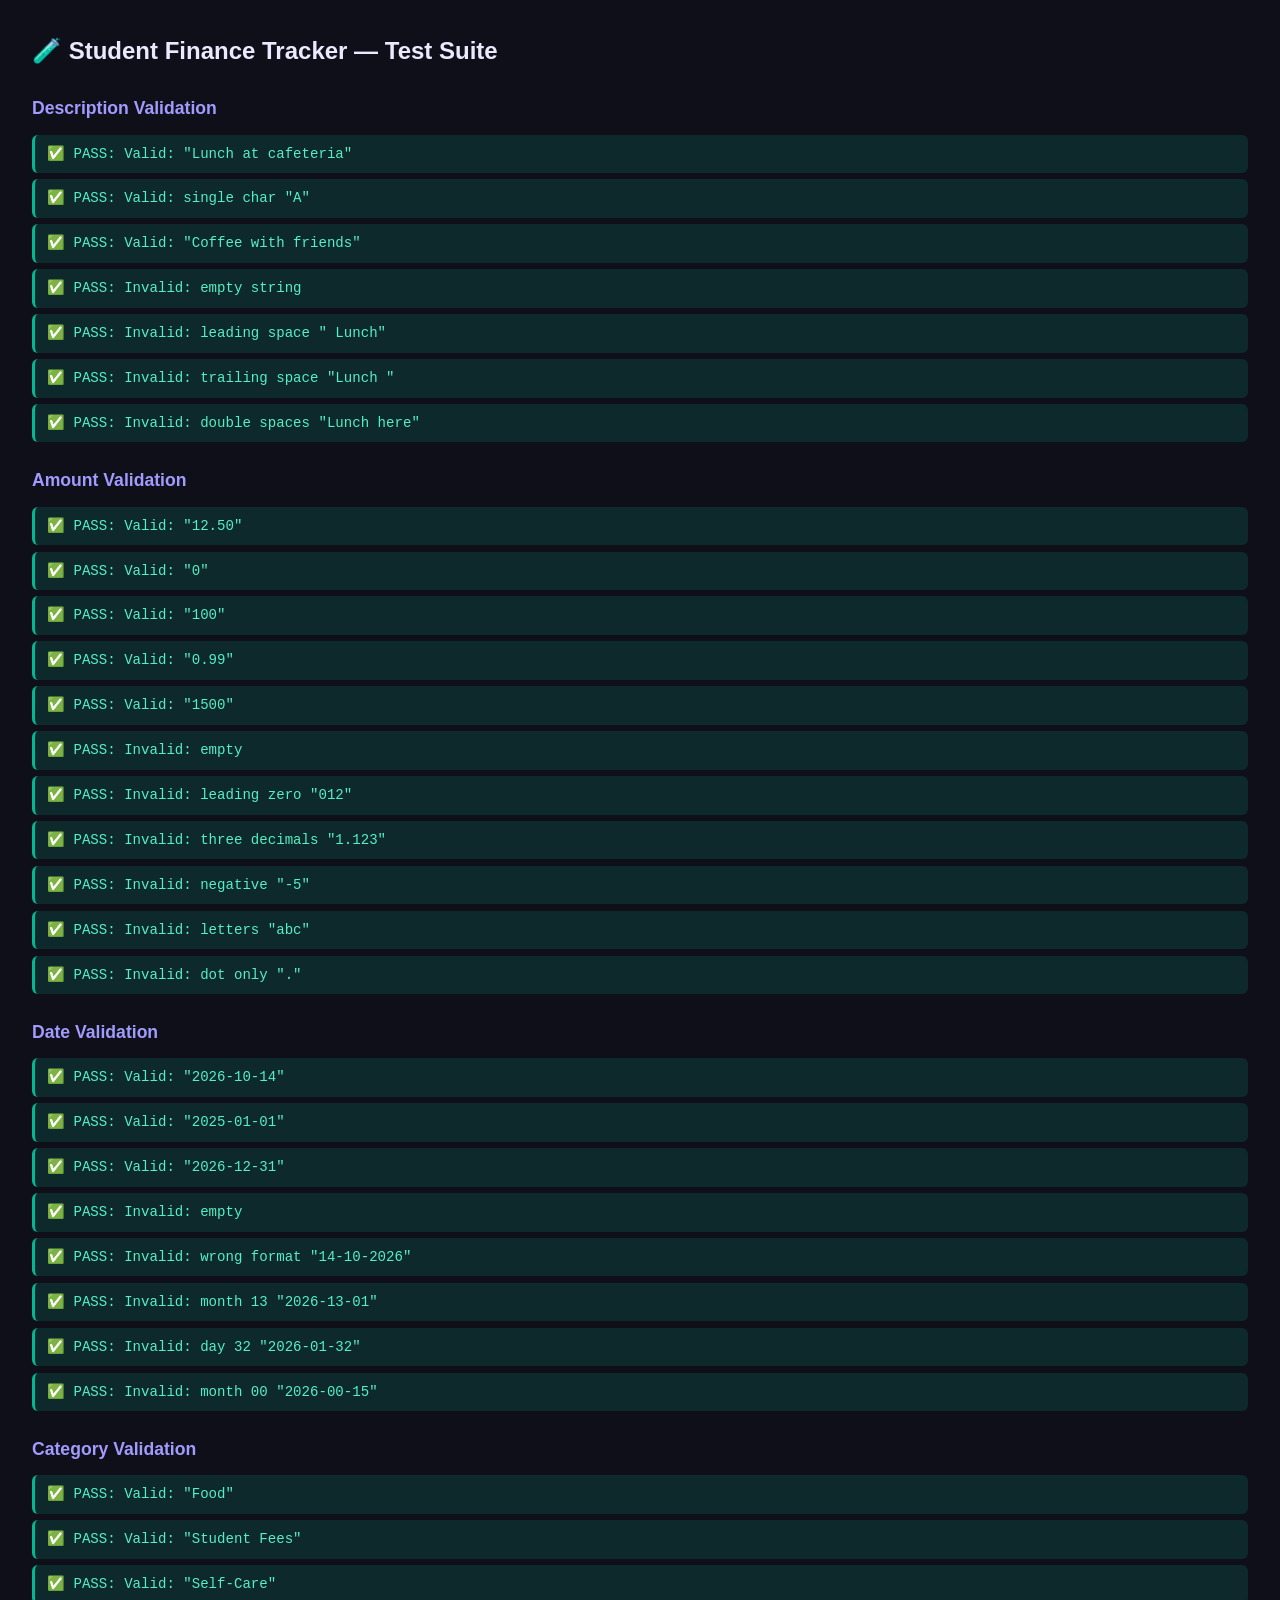
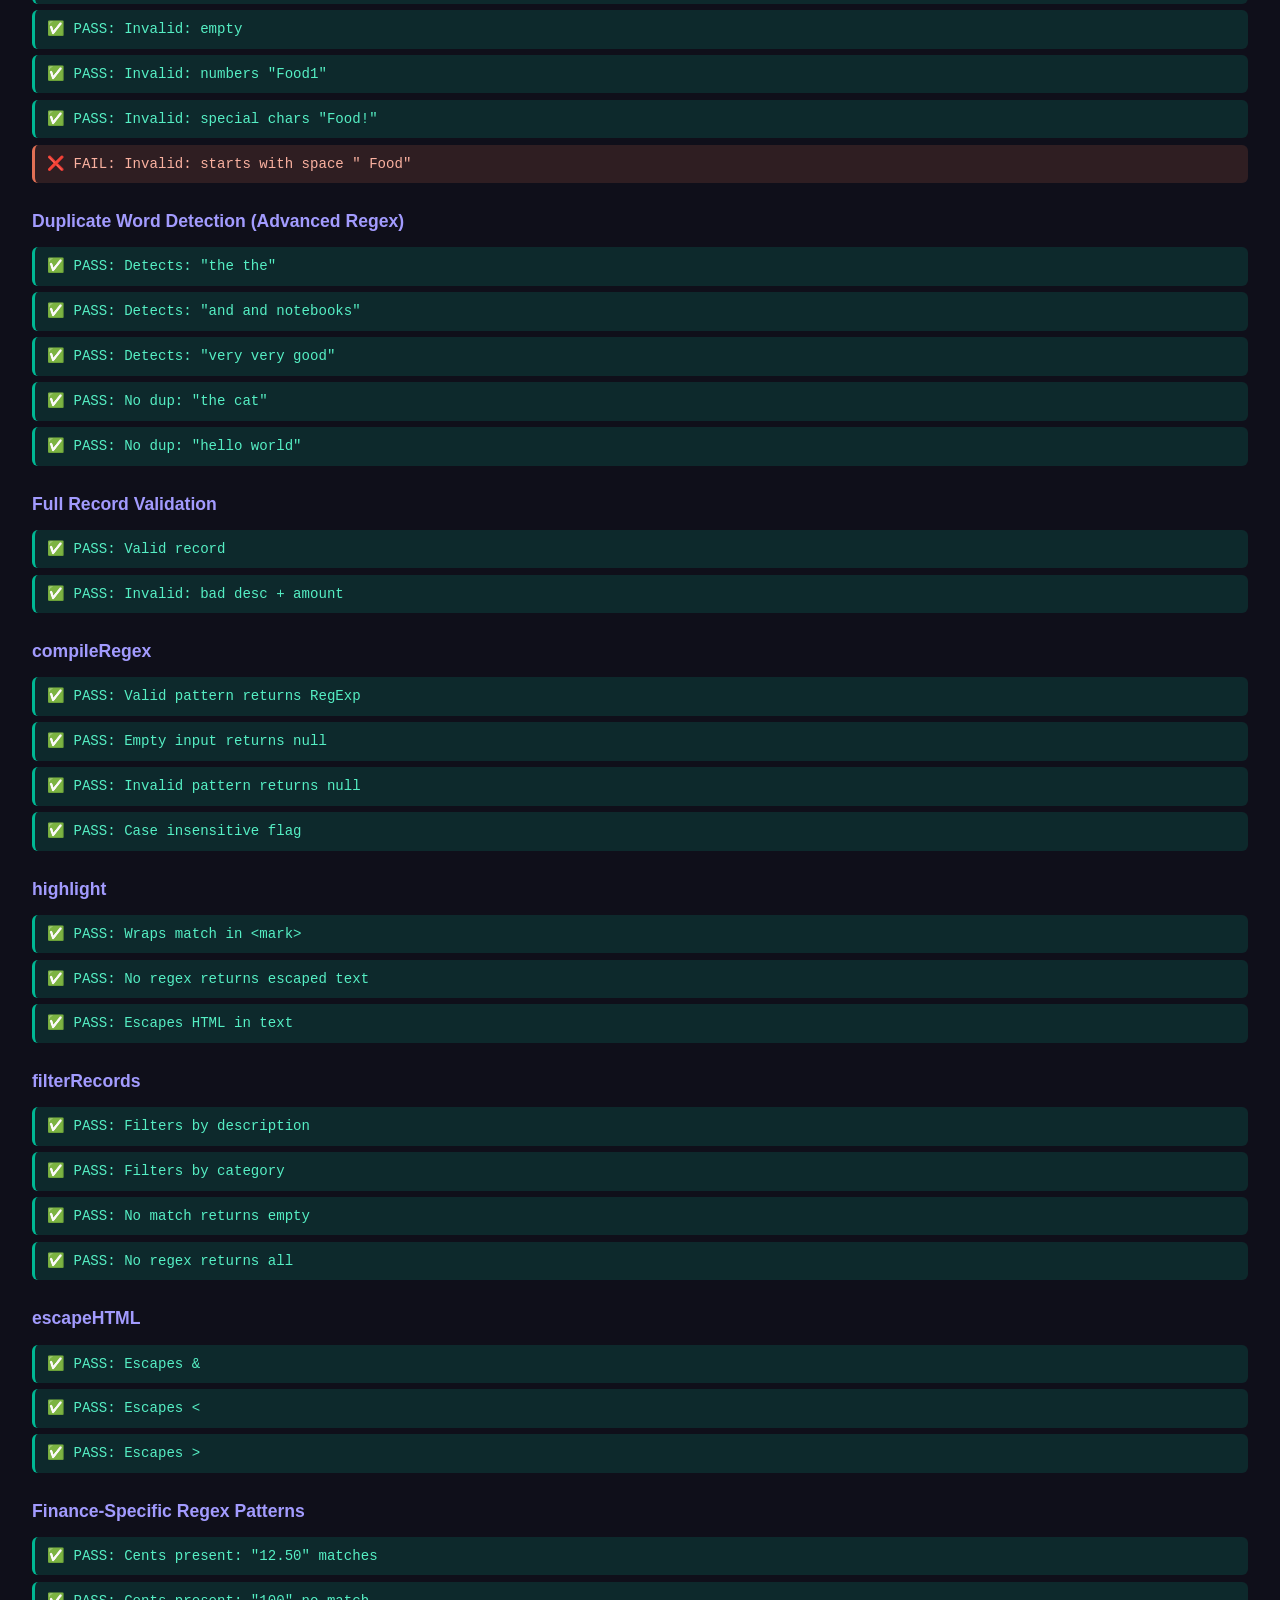
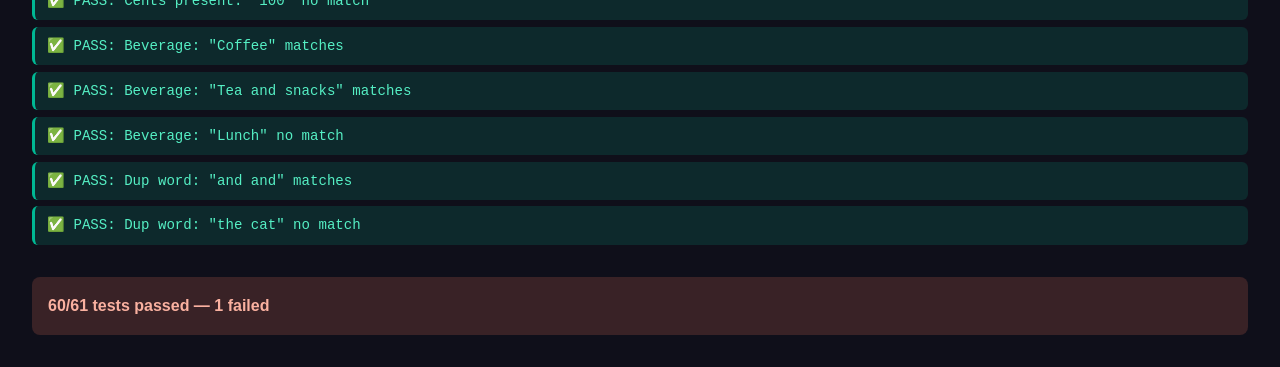
==== tests.html @ 7c92a4b1 "M3: form validation with regex rules (incl. back-reference rule) and tests.html" ====
<!DOCTYPE html>
<html lang="en">

<head>
    <meta charset="UTF-8">
    <meta name="viewport" content="width=device-width, initial-scale=1.0">
    <title>Student Finance Tracker — Tests</title>
    <style>
        *,
        *::before,
        *::after {
            box-sizing: border-box;
            margin: 0;
            padding: 0;
        }

        body {
            font-family: 'Inter', sans-serif;
            background: #0f0f1a;
            color: #eaeaff;
            padding: 2rem;
            line-height: 1.6;
        }

        h1 {
            font-size: 1.5rem;
            margin-bottom: 1.5rem;
        }

        h2 {
            font-size: 1.1rem;
            margin: 1.5rem 0 0.75rem;
            color: #a29bfe;
        }

        .test {
            padding: 0.5rem 0.75rem;
            margin-bottom: 0.4rem;
            border-radius: 6px;
            font-size: 0.88rem;
            font-family: monospace;
        }

        .pass {
            background: rgba(0, 184, 148, 0.15);
            color: #55efc4;
            border-left: 3px solid #00b894;
        }

        .fail {
            background: rgba(225, 112, 85, 0.15);
            color: #fab1a0;
            border-left: 3px solid #e17055;
        }

        .summary {
            margin-top: 2rem;
            padding: 1rem;
            border-radius: 8px;
            font-weight: 700;
            font-size: 1rem;
        }

        .summary.all-pass {
            background: rgba(0, 184, 148, 0.2);
            color: #55efc4;
        }

        .summary.some-fail {
            background: rgba(225, 112, 85, 0.2);
            color: #fab1a0;
        }
    </style>
</head>

<body>
    <h1>🧪 Student Finance Tracker — Test Suite</h1>
    <div id="results"></div>
    <div id="summary"></div>

    <script type="module">
        import { validateDescription, validateAmount, validateDate, validateCategory, checkDuplicateWords, validateRecord, PATTERNS } from './scripts/validators.js';
        import { compileRegex, highlight, filterRecords, escapeHTML } from './scripts/search.js';

        const results = document.getElementById('results');
        const summaryEl = document.getElementById('summary');
        let passed = 0, failed = 0;

        function assert(testName, condition) {
            const div = document.createElement('div');
            div.className = `test ${condition ? 'pass' : 'fail'}`;
            div.textContent = `${condition ? '✅ PASS' : '❌ FAIL'}: ${testName}`;
            results.appendChild(div);
            condition ? passed++ : failed++;
        }

        function section(name) {
            const h2 = document.createElement('h2');
            h2.textContent = name;
            results.appendChild(h2);
        }

        section('Description Validation');
        assert('Valid: "Lunch at cafeteria"', validateDescription('Lunch at cafeteria').valid);
        assert('Valid: single char "A"', validateDescription('A').valid);
        assert('Valid: "Coffee with friends"', validateDescription('Coffee with friends').valid);
        assert('Invalid: empty string', !validateDescription('').valid);
        assert('Invalid: leading space " Lunch"', !validateDescription(' Lunch').valid);
        assert('Invalid: trailing space "Lunch "', !validateDescription('Lunch ').valid);
        assert('Invalid: double spaces "Lunch  here"', !validateDescription('Lunch  here').valid);

        section('Amount Validation');
        assert('Valid: "12.50"', validateAmount('12.50').valid);
        assert('Valid: "0"', validateAmount('0').valid);
        assert('Valid: "100"', validateAmount('100').valid);
        assert('Valid: "0.99"', validateAmount('0.99').valid);
        assert('Valid: "1500"', validateAmount('1500').valid);
        assert('Invalid: empty', !validateAmount('').valid);
        assert('Invalid: leading zero "012"', !validateAmount('012').valid);
        assert('Invalid: three decimals "1.123"', !validateAmount('1.123').valid);
        assert('Invalid: negative "-5"', !validateAmount('-5').valid);
        assert('Invalid: letters "abc"', !validateAmount('abc').valid);
        assert('Invalid: dot only "."', !validateAmount('.').valid);

        section('Date Validation');
        assert('Valid: "2026-10-14"', validateDate('2026-10-14').valid);
        assert('Valid: "2025-01-01"', validateDate('2025-01-01').valid);
        assert('Valid: "2026-12-31"', validateDate('2026-12-31').valid);
        assert('Invalid: empty', !validateDate('').valid);
        assert('Invalid: wrong format "14-10-2026"', !validateDate('14-10-2026').valid);
        assert('Invalid: month 13 "2026-13-01"', !validateDate('2026-13-01').valid);
        assert('Invalid: day 32 "2026-01-32"', !validateDate('2026-01-32').valid);
        assert('Invalid: month 00 "2026-00-15"', !validateDate('2026-00-15').valid);

        section('Category Validation');
        assert('Valid: "Food"', validateCategory('Food').valid);
        assert('Valid: "Student Fees"', validateCategory('Student Fees').valid);
        assert('Valid: "Self-Care"', validateCategory('Self-Care').valid);
        assert('Invalid: empty', !validateCategory('').valid);
        assert('Invalid: numbers "Food1"', !validateCategory('Food1').valid);
        assert('Invalid: special chars "Food!"', !validateCategory('Food!').valid);
        assert('Invalid: starts with space " Food"', !validateCategory(' Food').valid);

        section('Duplicate Word Detection (Advanced Regex)');
        assert('Detects: "the the"', checkDuplicateWords('the the').hasDuplicate);
        assert('Detects: "and and notebooks"', checkDuplicateWords('Stationery and and notebooks').hasDuplicate);
        assert('Detects: "very very good"', checkDuplicateWords('very very good').hasDuplicate);
        assert('No dup: "the cat"', !checkDuplicateWords('the cat').hasDuplicate);
        assert('No dup: "hello world"', !checkDuplicateWords('hello world').hasDuplicate);

        section('Full Record Validation');
        assert('Valid record', validateRecord({ description: 'Lunch', amount: '12.50', date: '2026-10-14', category: 'Food' }).valid);
        assert('Invalid: bad desc + amount', !validateRecord({ description: ' bad', amount: 'abc', date: '2026-10-14', category: 'Food' }).valid);

        section('compileRegex');
        assert('Valid pattern returns RegExp', compileRegex('food') instanceof RegExp);
        assert('Empty input returns null', compileRegex('') === null);
        assert('Invalid pattern returns null', compileRegex('[invalid') === null);
        assert('Case insensitive flag', compileRegex('food', 'i').flags.includes('i'));

        section('highlight');
        assert('Wraps match in <mark>', highlight('Lunch at cafeteria', /lunch/i).includes('<mark>'));
        assert('No regex returns escaped text', highlight('Hello <world>', null) === 'Hello &lt;world&gt;');
        assert('Escapes HTML in text', highlight('<script>', null) === '&lt;script&gt;');

        section('filterRecords');
        const testRecords = [
            { id: '1', description: 'Coffee', category: 'Food', amount: 5, date: '2026-10-01' },
            { id: '2', description: 'Bus ticket', category: 'Transport', amount: 10, date: '2026-10-02' },
            { id: '3', description: 'Textbook', category: 'Books', amount: 50, date: '2026-10-03' },
        ];
        assert('Filters by description', filterRecords(testRecords, /coffee/i).length === 1);
        assert('Filters by category', filterRecords(testRecords, /transport/i).length === 1);
        assert('No match returns empty', filterRecords(testRecords, /xyz/).length === 0);
        assert('No regex returns all', filterRecords(testRecords, null).length === 3);

        section('escapeHTML');
        assert('Escapes &', escapeHTML('a&b') === 'a&amp;b');
        assert('Escapes <', escapeHTML('a<b') === 'a&lt;b');
        assert('Escapes >', escapeHTML('a>b') === 'a&gt;b');

        section('Finance-Specific Regex Patterns');
        const centsRe = /\.\d{2}\b/;
        assert('Cents present: "12.50" matches', centsRe.test('12.50'));
        assert('Cents present: "100" no match', !centsRe.test('100'));

        const beverageRe = /(coffee|tea)/i;
        assert('Beverage: "Coffee" matches', beverageRe.test('Coffee'));
        assert('Beverage: "Tea and snacks" matches', beverageRe.test('Tea and snacks'));
        assert('Beverage: "Lunch" no match', !beverageRe.test('Lunch'));

        const dupWordRe = /\b(\w+)\s+\1\b/;
        assert('Dup word: "and and" matches', dupWordRe.test('and and'));
        assert('Dup word: "the cat" no match', !dupWordRe.test('the cat'));

        const total = passed + failed;
        summaryEl.className = `summary ${failed === 0 ? 'all-pass' : 'some-fail'}`;
        summaryEl.textContent = `${passed}/${total} tests passed${failed > 0 ? ` — ${failed} failed` : ' ✓ All green!'}`;
    </script>
</body>

</html>
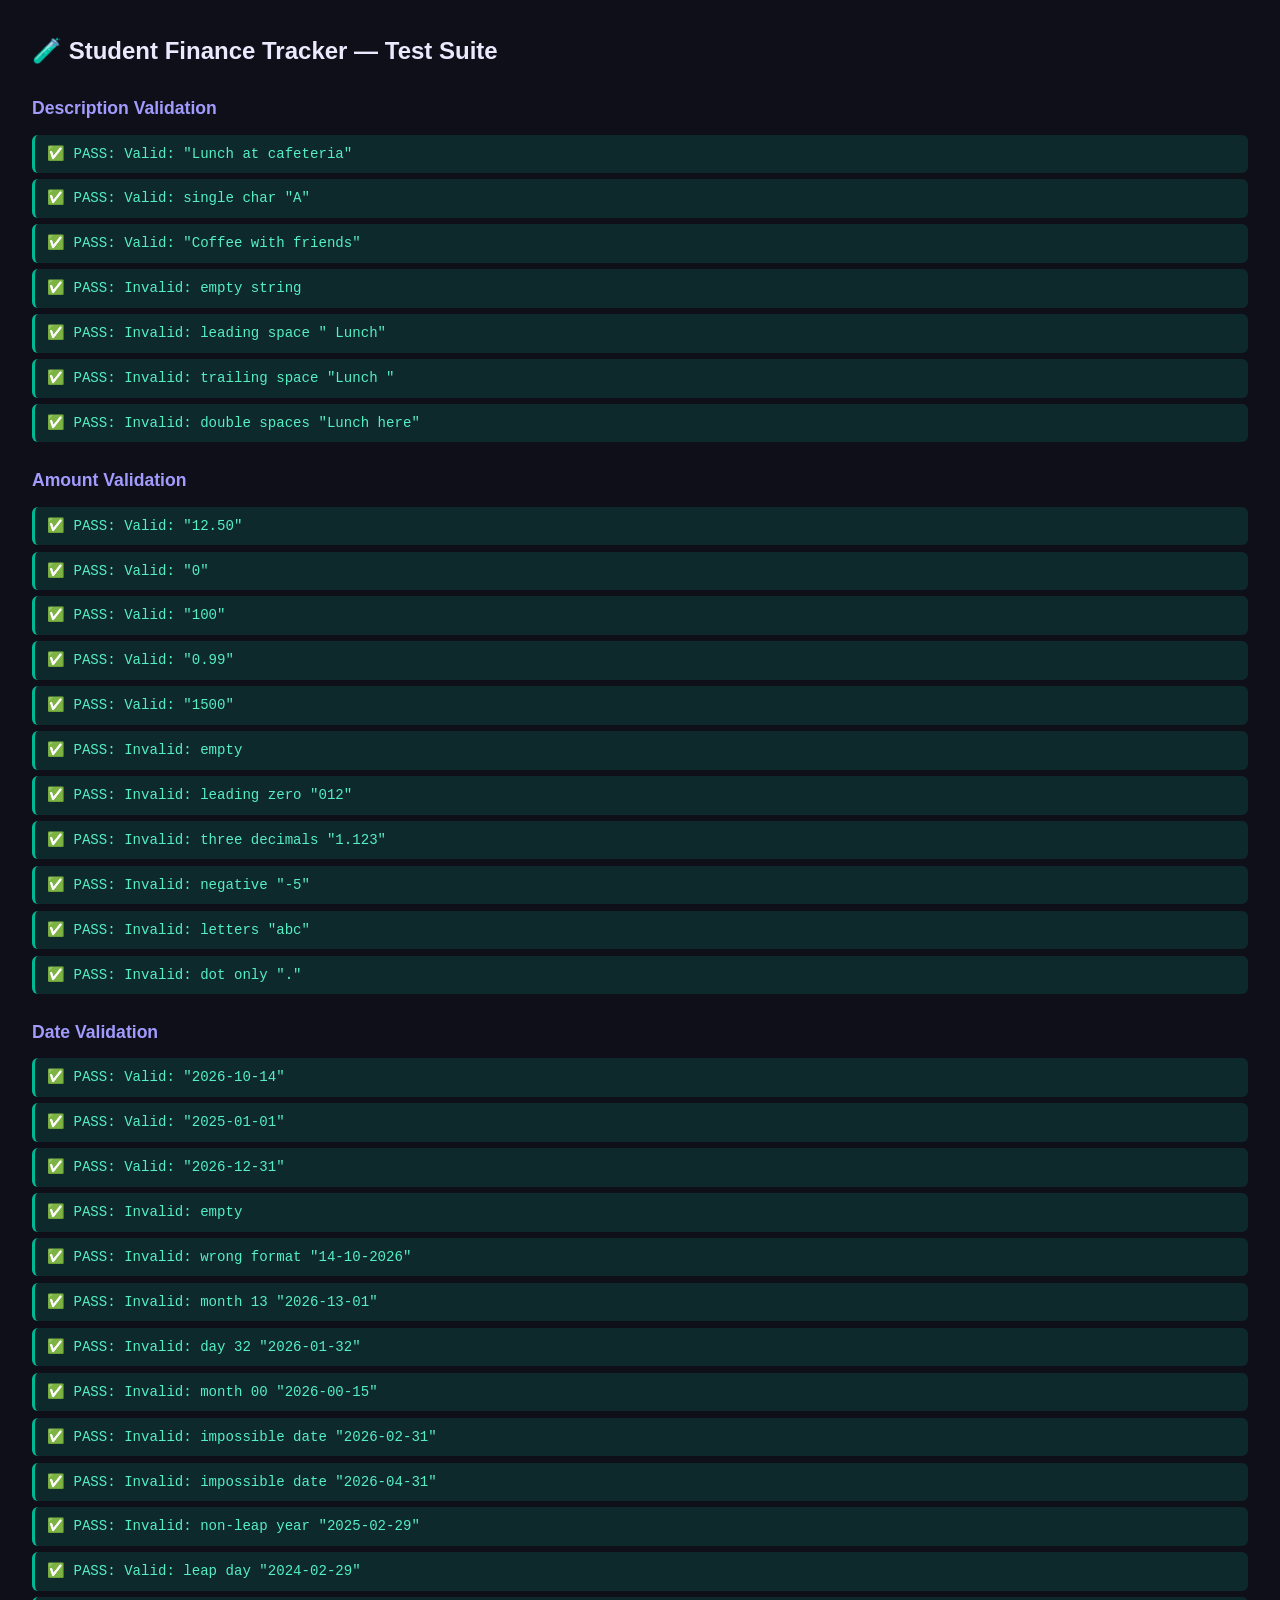
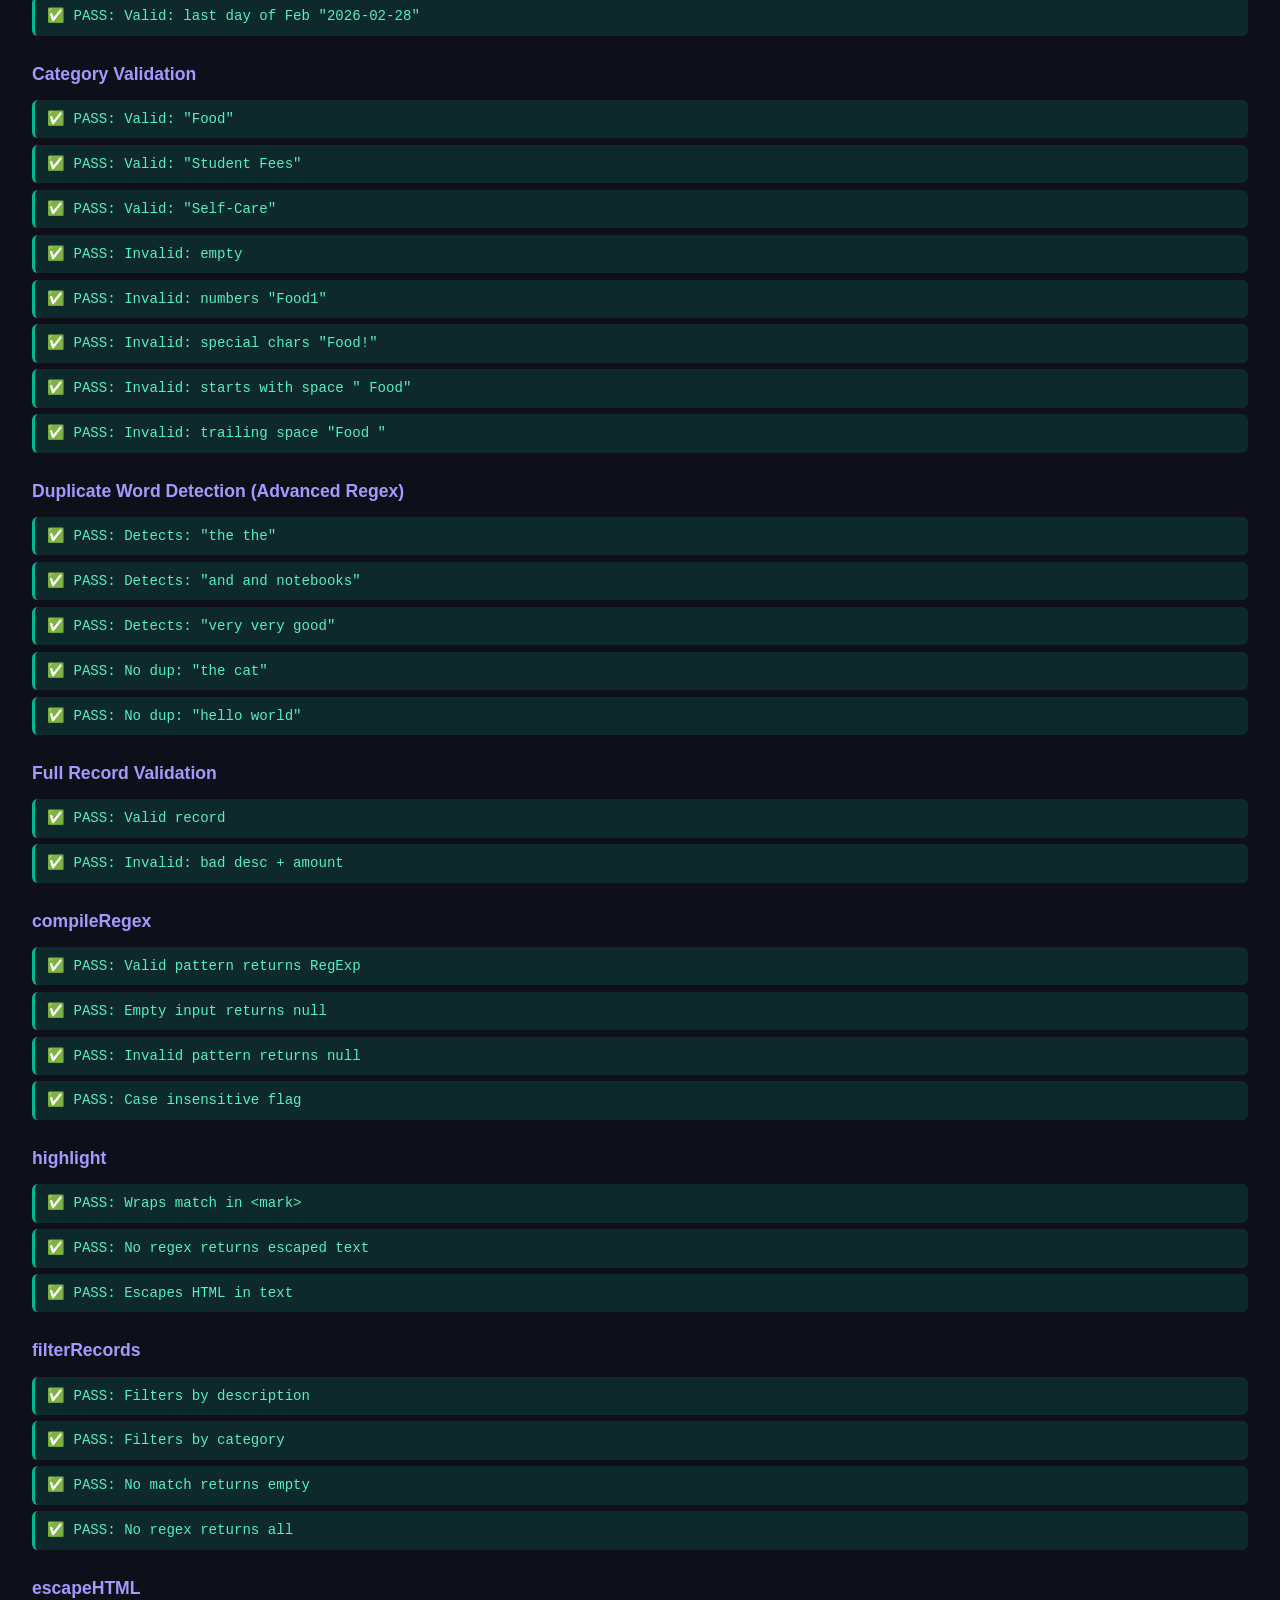
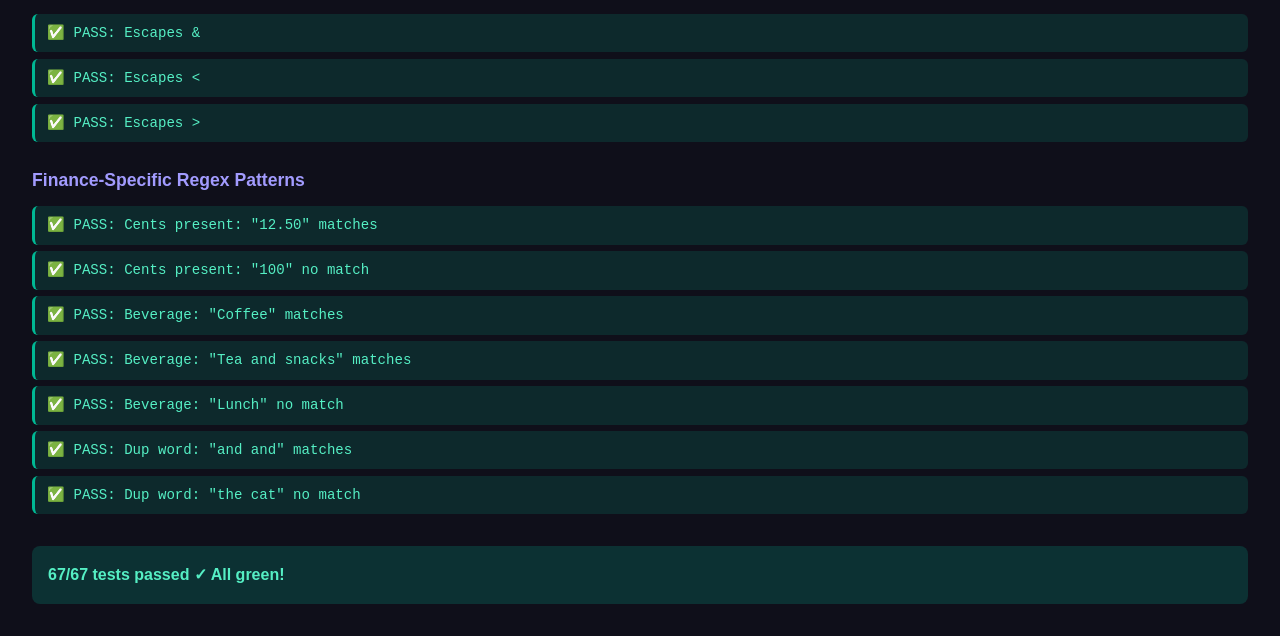
==== commit 21686492: "M3: reject impossible calendar dates and padded categories; add tests" ====
--- a/tests.html
+++ b/tests.html
@@ -131,6 +131,11 @@
         assert('Invalid: month 13 "2026-13-01"', !validateDate('2026-13-01').valid);
         assert('Invalid: day 32 "2026-01-32"', !validateDate('2026-01-32').valid);
         assert('Invalid: month 00 "2026-00-15"', !validateDate('2026-00-15').valid);
+        assert('Invalid: impossible date "2026-02-31"', !validateDate('2026-02-31').valid);
+        assert('Invalid: impossible date "2026-04-31"', !validateDate('2026-04-31').valid);
+        assert('Invalid: non-leap year "2025-02-29"', !validateDate('2025-02-29').valid);
+        assert('Valid: leap day "2024-02-29"', validateDate('2024-02-29').valid);
+        assert('Valid: last day of Feb "2026-02-28"', validateDate('2026-02-28').valid);
 
         section('Category Validation');
         assert('Valid: "Food"', validateCategory('Food').valid);
@@ -140,6 +145,7 @@
         assert('Invalid: numbers "Food1"', !validateCategory('Food1').valid);
         assert('Invalid: special chars "Food!"', !validateCategory('Food!').valid);
         assert('Invalid: starts with space " Food"', !validateCategory(' Food').valid);
+        assert('Invalid: trailing space "Food "', !validateCategory('Food ').valid);
 
         section('Duplicate Word Detection (Advanced Regex)');
         assert('Detects: "the the"', checkDuplicateWords('the the').hasDuplicate);
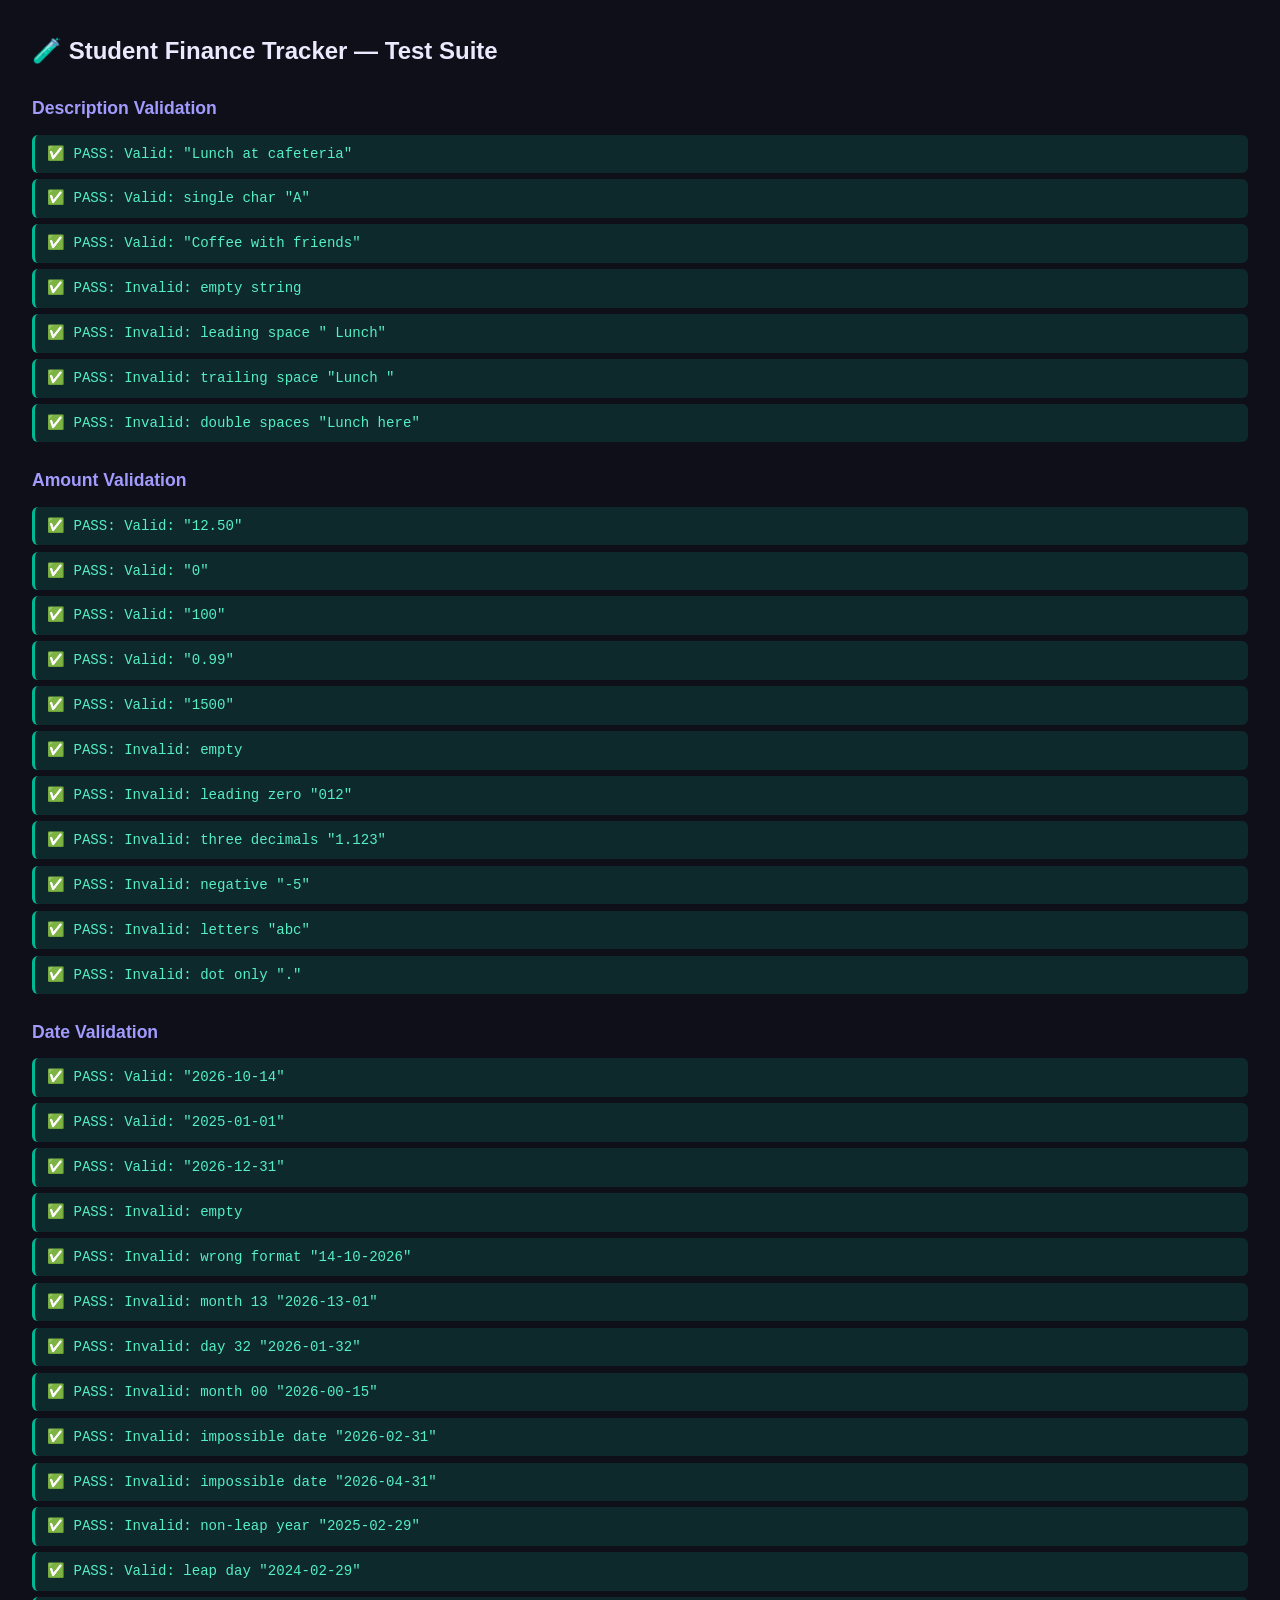
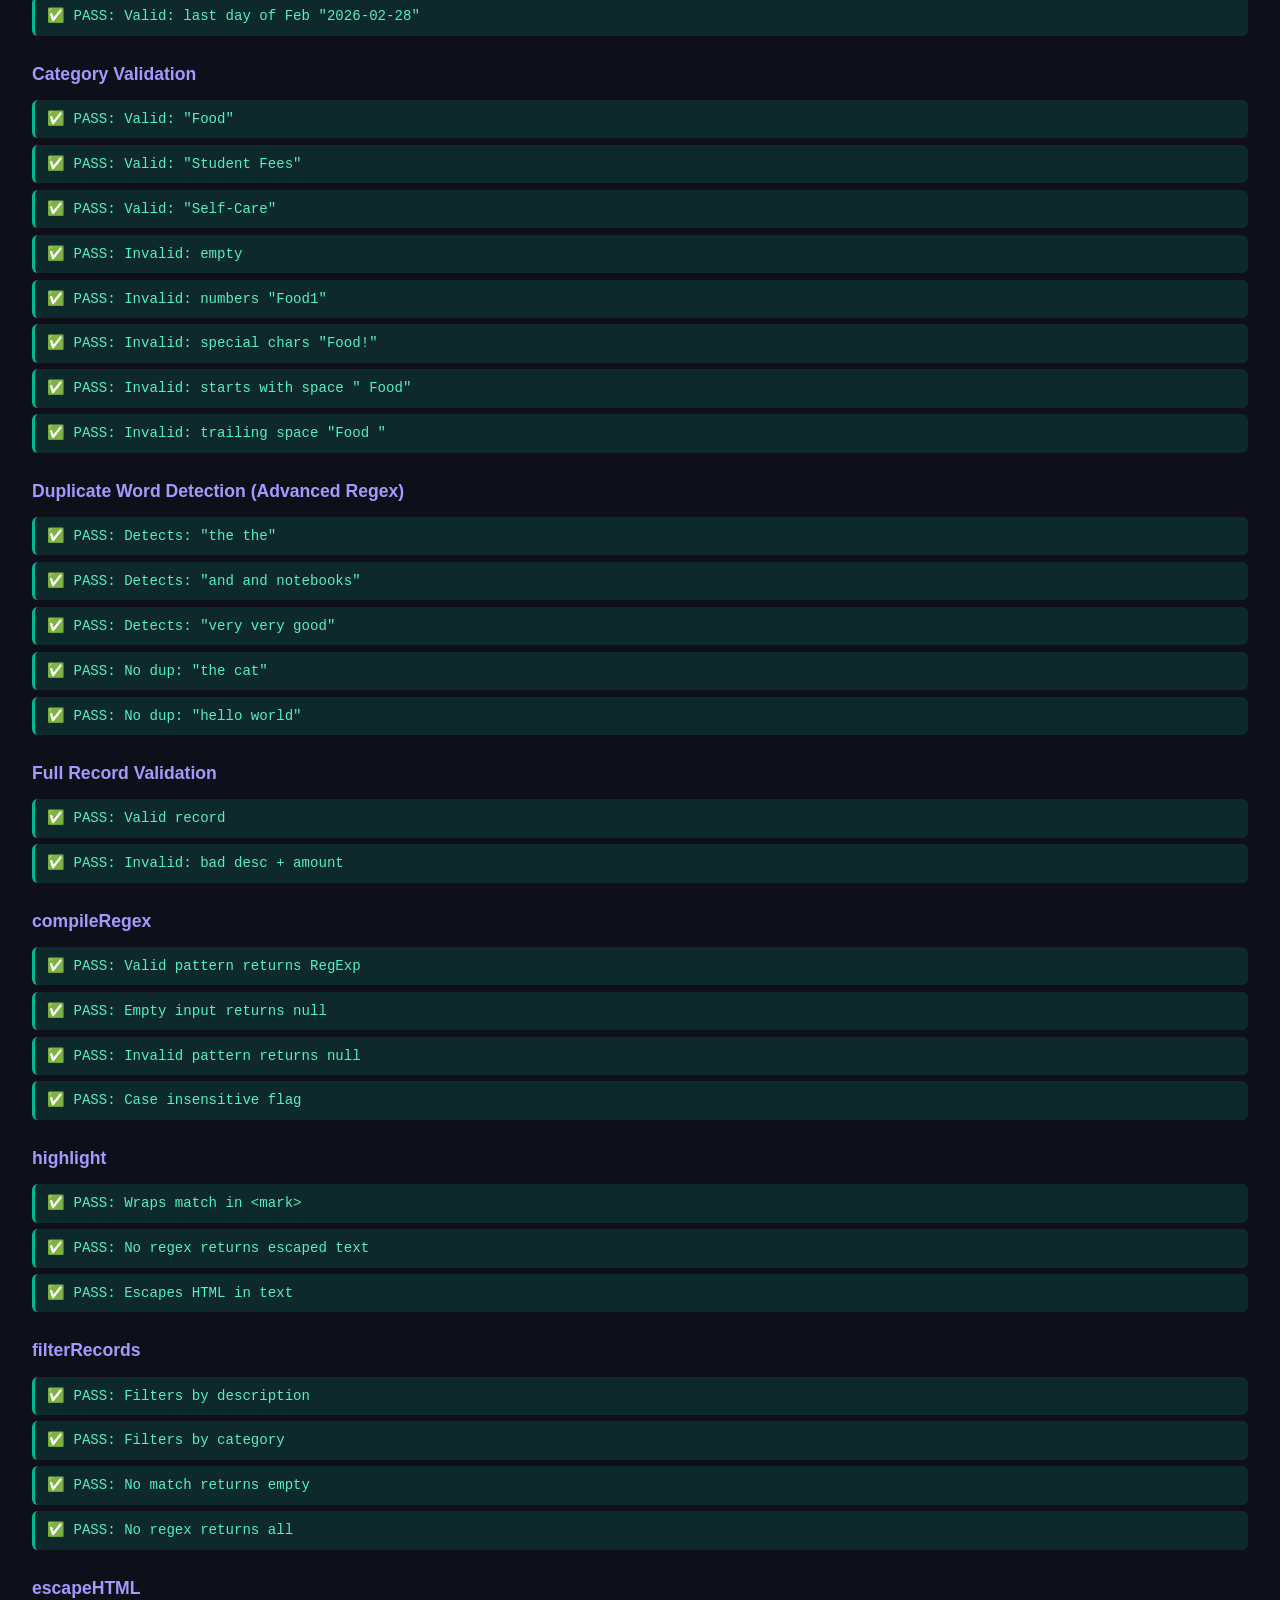
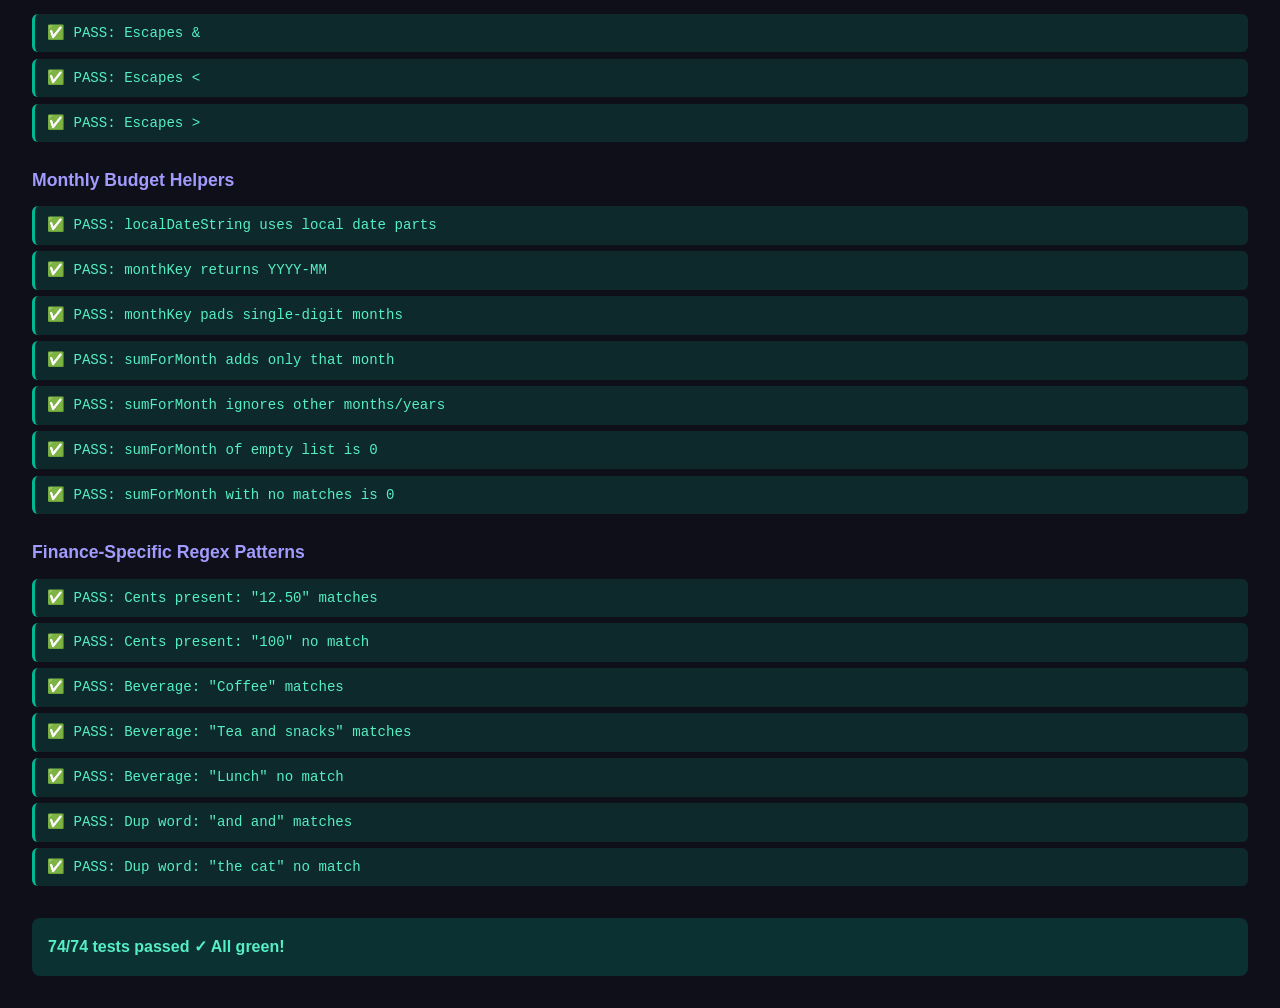
==== commit cc3b429e: "M5: scope budget cap to the current calendar month; use local date for default" ====
--- a/tests.html
+++ b/tests.html
@@ -81,6 +81,7 @@
     <script type="module">
         import { validateDescription, validateAmount, validateDate, validateCategory, checkDuplicateWords, validateRecord, PATTERNS } from './scripts/validators.js';
         import { compileRegex, highlight, filterRecords, escapeHTML } from './scripts/search.js';
+        import { monthKey, localDateString, sumForMonth } from './scripts/budget.js';
 
         const results = document.getElementById('results');
         const summaryEl = document.getElementById('summary');
@@ -185,6 +186,22 @@
         assert('Escapes <', escapeHTML('a<b') === 'a&lt;b');
         assert('Escapes >', escapeHTML('a>b') === 'a&gt;b');
 
+        section('Monthly Budget Helpers');
+        const oct5 = new Date(2026, 9, 5, 0, 30);
+        assert('localDateString uses local date parts', localDateString(oct5) === '2026-10-05');
+        assert('monthKey returns YYYY-MM', monthKey(oct5) === '2026-10');
+        assert('monthKey pads single-digit months', monthKey(new Date(2026, 0, 31)) === '2026-01');
+        const budgetRecords = [
+            { amount: 10, date: '2026-10-01' },
+            { amount: 20.5, date: '2026-10-31' },
+            { amount: 100, date: '2026-09-30' },
+            { amount: 7, date: '2025-10-15' },
+        ];
+        assert('sumForMonth adds only that month', sumForMonth(budgetRecords, '2026-10') === 30.5);
+        assert('sumForMonth ignores other months/years', sumForMonth(budgetRecords, '2026-09') === 100);
+        assert('sumForMonth of empty list is 0', sumForMonth([], '2026-10') === 0);
+        assert('sumForMonth with no matches is 0', sumForMonth(budgetRecords, '2027-01') === 0);
+
         section('Finance-Specific Regex Patterns');
         const centsRe = /\.\d{2}\b/;
         assert('Cents present: "12.50" matches', centsRe.test('12.50'));
